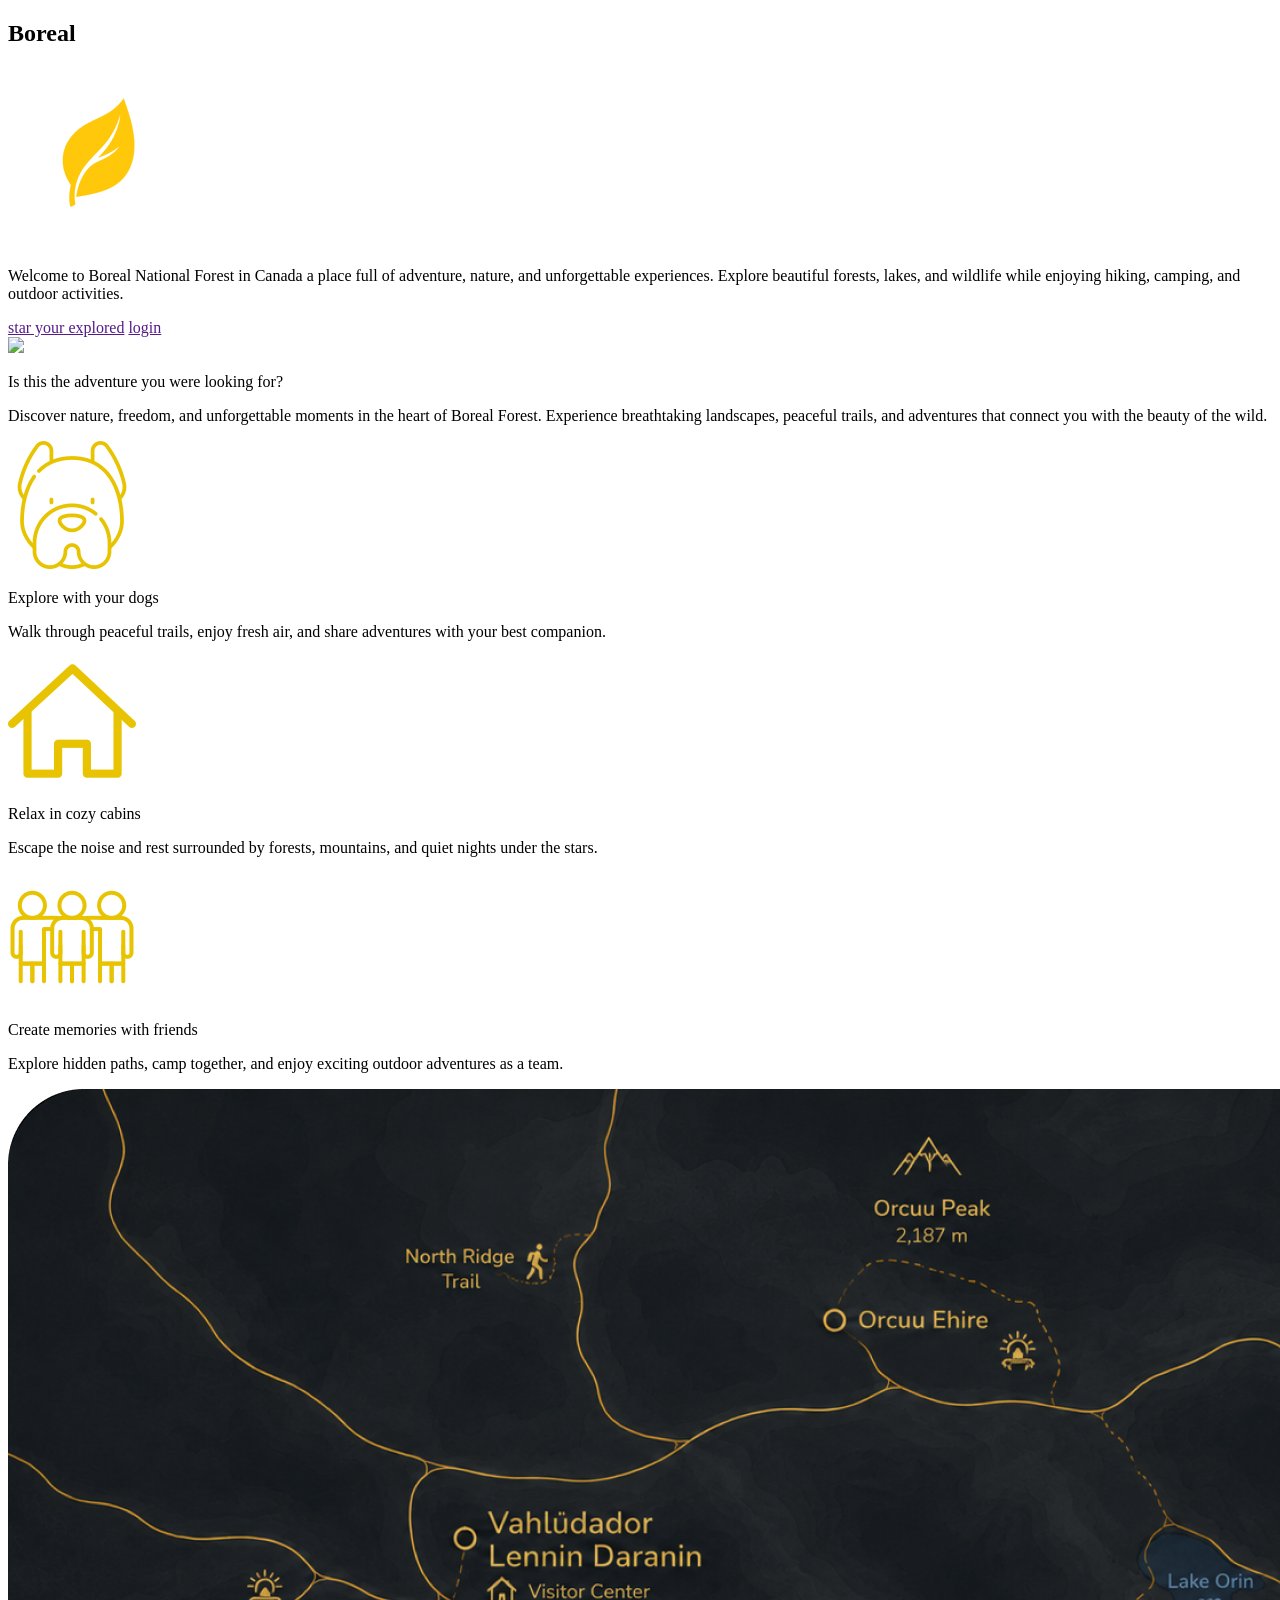
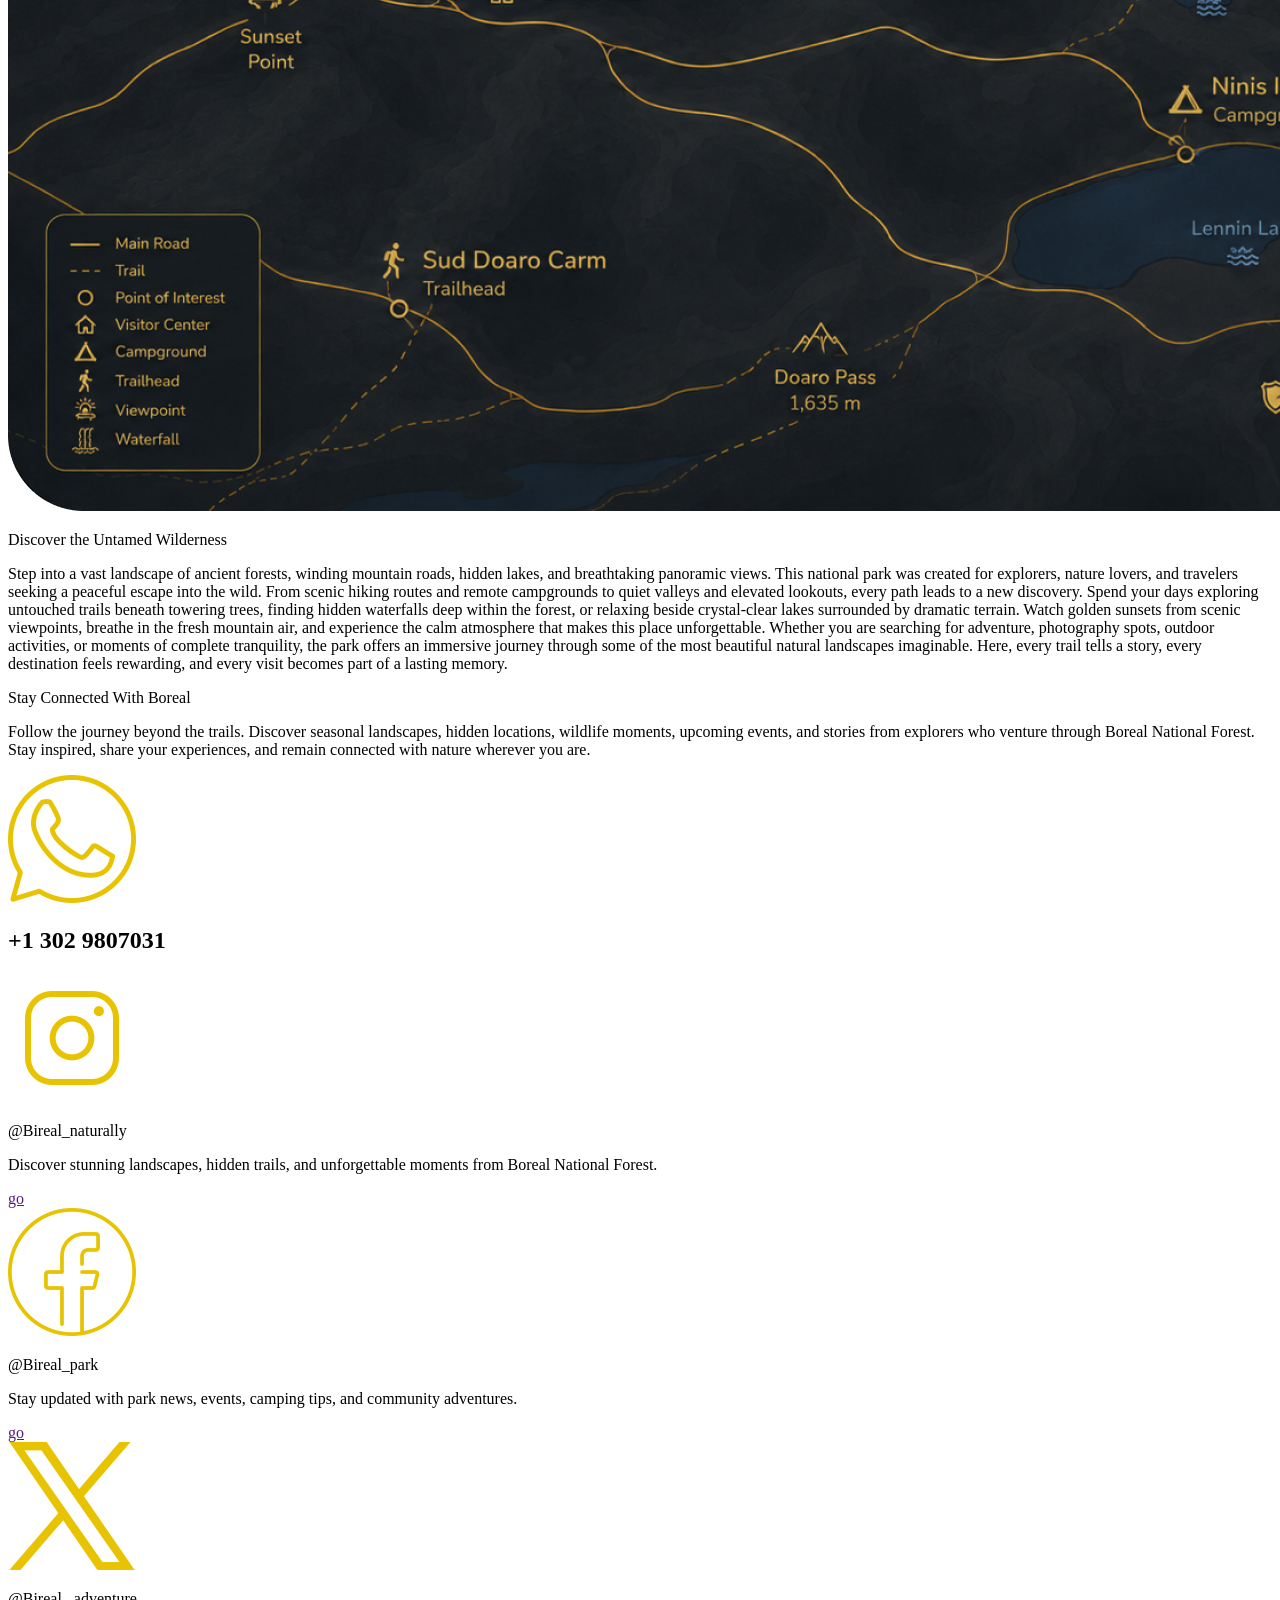
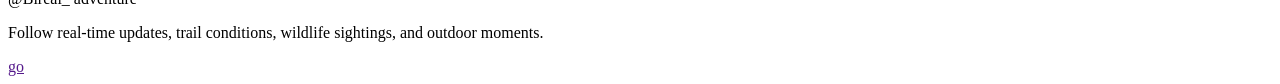
==== frontend/index.html @ 27421a11 "nacional park" ====
<!DOCTYPE html>
<html lang="en">
<head>
    <meta charset="UTF-8">
    <meta name="viewport" content="width=device-width, initial-scale=1.0">
    <title>Document</title>
</head>
<body>
    <section id="welcome">
        <div id="marca">
            <h1 id="boreal">Boreal</h1>
            <img src="img/icon/hoja.png" id="logo">
        </div>

        <div id="text">
            <p class="texts">Welcome to Boreal National Forest in Canada a place full of adventure, nature, and unforgettable experiences. Explore beautiful forests, lakes, and wildlife while enjoying hiking, camping, and outdoor activities.</p>
        </div>

        <div id="bottom">
            <a href="" class="bottom">star your explored</a>
            <a href="" class="bottom">login</a>
        </div>

        <img src="img/fondos/bosque.png" id="portada">
    </section>


    <section id="cards">
        <div id="question">
            <p class="title">Is this the adventure you were looking for?</p>
            <p class="text">Discover nature, freedom, and unforgettable moments in the heart of Boreal Forest. Experience breathtaking landscapes, peaceful trails, and adventures that connect you with the beauty of the wild.</p>
        </div>

        <div id="pets">
            <img src="img/icon/dog.png" id="dog_logo">
            <p class="title">Explore with your dogs</p>
            <p class="text">Walk through peaceful trails, enjoy fresh air, and share adventures with your best companion.</p>
        </div>

        <div id="relax">
            <img src="img/icon/hogar.png" id="home_logo">
            <p class="title">Relax in cozy cabins</p>
            <p class="text">Escape the noise and rest surrounded by forests, mountains, and quiet nights under the stars.</p>
        </div>

        <div id="friends">
            <img src="img/icon/union.png" id="friend_logo">
            <p class="title">Create memories with friends</p>
            <p class="text">Explore hidden paths, camp together, and enjoy exciting outdoor adventures as a team.</p>
        </div>
    </section>


    <section id="place">
        <img src="img/fondos/mapa.png" id="mapa">
        <p class="title">Discover the Untamed Wilderness</p>
        <p class="text">Step into a vast landscape of ancient forests, winding mountain roads, hidden lakes, and breathtaking panoramic views. This national park was created for explorers, nature lovers, and travelers seeking a peaceful escape into the wild. From scenic hiking routes and remote campgrounds to quiet valleys and elevated lookouts, every path leads to a new discovery.

        Spend your days exploring untouched trails beneath towering trees, finding hidden waterfalls deep within the forest, or relaxing beside crystal-clear lakes surrounded by dramatic terrain. Watch golden sunsets from scenic viewpoints, breathe in the fresh mountain air, and experience the calm atmosphere that makes this place unforgettable.

        Whether you are searching for adventure, photography spots, outdoor activities, or moments of complete tranquility, the park offers an immersive journey through some of the most beautiful natural landscapes imaginable. Here, every trail tells a story, every destination feels rewarding, and every visit becomes part of a lasting memory.</p>
    </section>

    <section id="footer">
        <div id="recommendations">
            <p class="title">Stay Connected With Boreal</p>
            <p class="text">Follow the journey beyond the trails. Discover seasonal landscapes, hidden locations, wildlife moments, upcoming events, and stories from explorers who venture through Boreal National Forest. Stay inspired, share your experiences, and remain connected with nature wherever you are.</p>

            <img src="img/icon/whatsapp.png" id="whatsapp">
            <h2 id="title">+1 302 9807031</h2>
        </div>

        <div id="instagram">
            <img src="img/icon/camara.png" id="instagram">
            <p class="title">@Bireal_naturally</p>
            <p class="text">Discover stunning landscapes, hidden trails, and unforgettable moments from Boreal National Forest.</p>
            <a href="" class="bottom">go</a>
        </div>

        <div id="facebook">
            <img src="img/icon/logo-de-facebook.png" id="facebook">
            <p class="title">@Bireal_park</p>
            <p class="text">Stay updated with park news, events, camping tips, and community adventures.</p>
            <a href="" class="bottom">go</a>
        </div>

        <div id="x">
            <img src="img/icon/gorjeo.png" id="x">
            <p class="title">@Bireal_ adventure</p>
            <p class="text">Follow real-time updates, trail conditions, wildlife sightings, and outdoor moments.</p>
            <a href="" class="bottom">go</a>
        </div>
        
    </section>

    


</body>
</html>
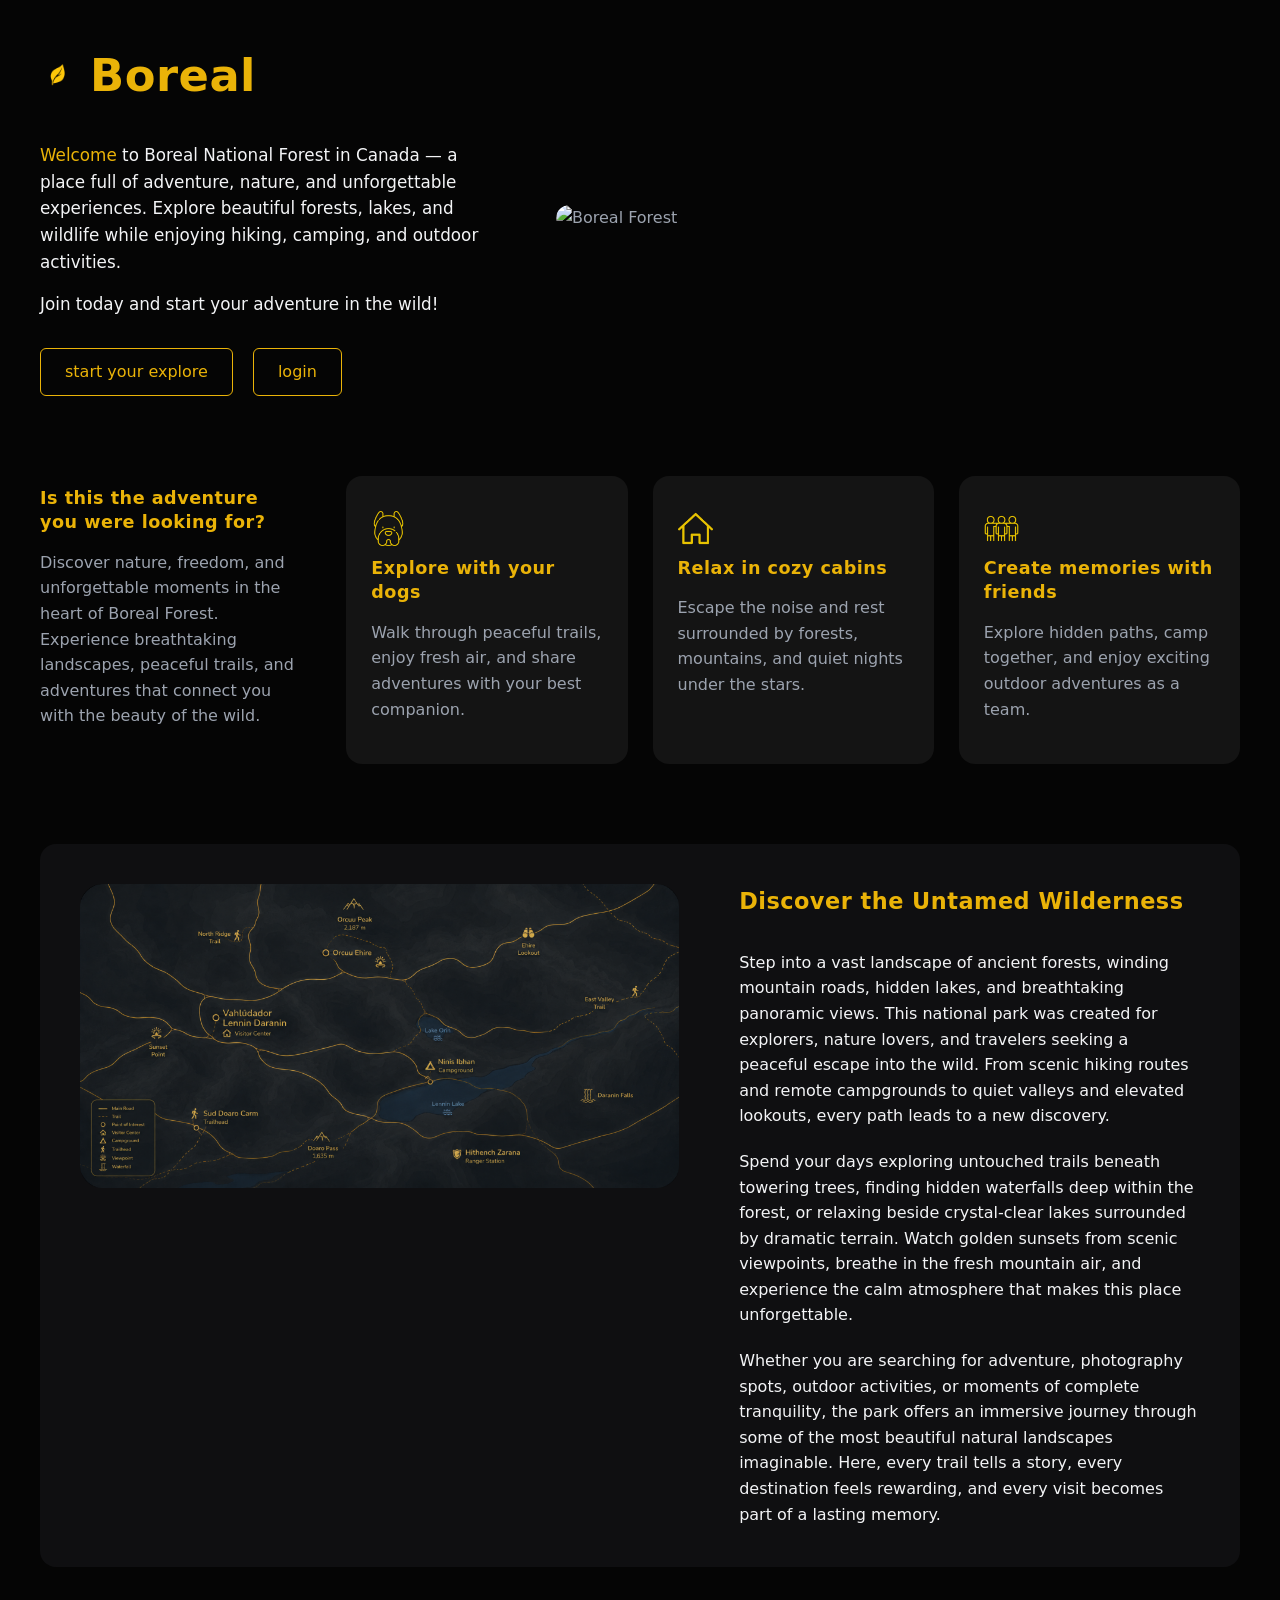
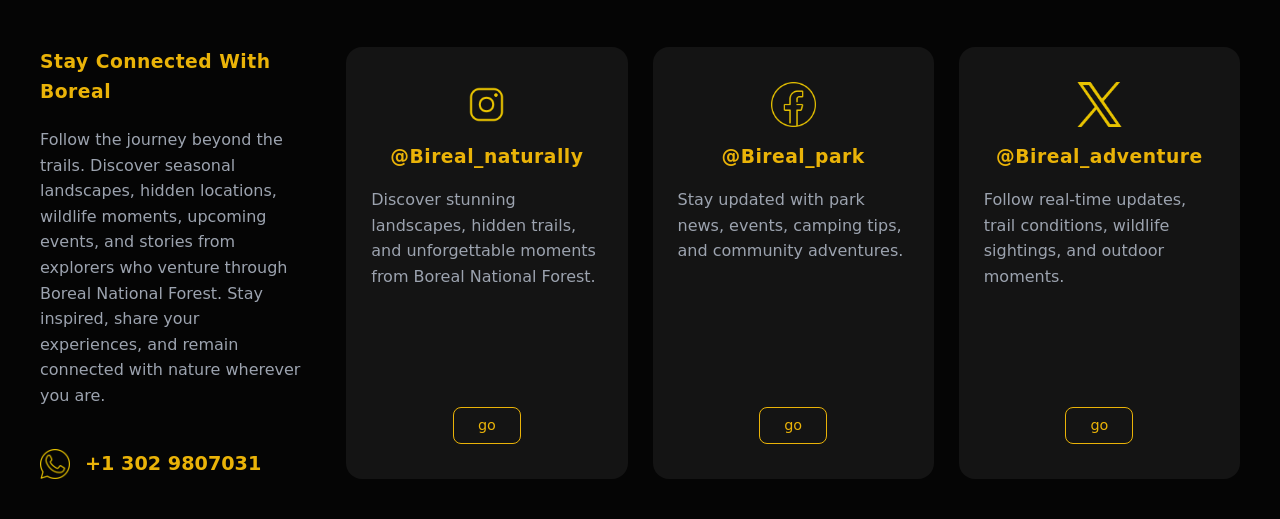
==== commit c1205c60: "interfaz resposiva y los simientos de la interfaz" ====
--- a/frontend/index.html
+++ b/frontend/index.html
@@ -3,98 +3,110 @@
 <head>
     <meta charset="UTF-8">
     <meta name="viewport" content="width=device-width, initial-scale=1.0">
-    <title>Document</title>
+    <title>Boreal National Park</title>
+    <link rel="stylesheet" href="css/style.css">
 </head>
 <body>
-    <section id="welcome">
-        <div id="marca">
-            <h1 id="boreal">Boreal</h1>
-            <img src="img/icon/hoja.png" id="logo">
-        </div>
+    <main class="container">
+        <section id="hero">
+            <div class="hero-content">
+                <div class="brand">
+                    <img src="img/icon/hoja.png" alt="Boreal Logo" class="brand-icon">
+                    <h1 class="brand-name">Boreal</h1>
+                </div>
+                
+                <div class="hero-text">
+                    <p><span class="highlight">Welcome</span> to Boreal National Forest in Canada — a place full of adventure, nature, and unforgettable experiences. Explore beautiful forests, lakes, and wildlife while enjoying hiking, camping, and outdoor activities.</p>
+                    <p>Join today and start your adventure in the wild!</p>
+                </div>
 
-        <div id="text">
-            <p class="texts">Welcome to Boreal National Forest in Canada a place full of adventure, nature, and unforgettable experiences. Explore beautiful forests, lakes, and wildlife while enjoying hiking, camping, and outdoor activities.</p>
-        </div>
+                <div class="hero-actions">
+                    <a href="#" class="btn btn-outline">start your explore</a>
+                    <a href="#" class="btn btn-outline">login</a>
+                </div>
+            </div>
 
-        <div id="bottom">
-            <a href="" class="bottom">star your explored</a>
-            <a href="" class="bottom">login</a>
-        </div>
+            <div class="hero-image-wrapper">
+                <img src="img/fondos/bosque.png" alt="Boreal Forest" class="hero-img">
+            </div>
+        </section>
 
-        <img src="img/fondos/bosque.png" id="portada">
-    </section>
+        <section id="cards" class="grid-4">
+            <div class="card card-transparent">
+                <h3 class="card-title highlight">Is this the adventure you were looking for?</h3>
+                <p class="card-text">Discover nature, freedom, and unforgettable moments in the heart of Boreal Forest. Experience breathtaking landscapes, peaceful trails, and adventures that connect you with the beauty of the wild.</p>
+            </div>
 
+            <div class="card">
+                <div class="card-header">
+                    <img src="img/icon/dog.png" alt="Dog icon" class="card-icon">
+                    <h3 class="card-title highlight">Explore with your dogs</h3>
+                </div>
+                <p class="card-text">Walk through peaceful trails, enjoy fresh air, and share adventures with your best companion.</p>
+            </div>
 
-    <section id="cards">
-        <div id="question">
-            <p class="title">Is this the adventure you were looking for?</p>
-            <p class="text">Discover nature, freedom, and unforgettable moments in the heart of Boreal Forest. Experience breathtaking landscapes, peaceful trails, and adventures that connect you with the beauty of the wild.</p>
-        </div>
+            <div class="card">
+                <div class="card-header">
+                    <img src="img/icon/hogar.png" alt="Cabin icon" class="card-icon">
+                    <h3 class="card-title highlight">Relax in cozy cabins</h3>
+                </div>
+                <p class="card-text">Escape the noise and rest surrounded by forests, mountains, and quiet nights under the stars.</p>
+            </div>
 
-        <div id="pets">
-            <img src="img/icon/dog.png" id="dog_logo">
-            <p class="title">Explore with your dogs</p>
-            <p class="text">Walk through peaceful trails, enjoy fresh air, and share adventures with your best companion.</p>
-        </div>
+            <div class="card">
+                <div class="card-header">
+                    <img src="img/icon/union.png" alt="Friends icon" class="card-icon">
+                    <h3 class="card-title highlight">Create memories with friends</h3>
+                </div>
+                <p class="card-text">Explore hidden paths, camp together, and enjoy exciting outdoor adventures as a team.</p>
+            </div>
+        </section>
 
-        <div id="relax">
-            <img src="img/icon/hogar.png" id="home_logo">
-            <p class="title">Relax in cozy cabins</p>
-            <p class="text">Escape the noise and rest surrounded by forests, mountains, and quiet nights under the stars.</p>
-        </div>
+        <section id="place">
+            <div class="map-wrapper">
+                <img src="img/fondos/mapa.png" alt="Boreal Map" class="map-img">
+            </div>
+            
+            <div class="place-text">
+                <h2 class="section-title highlight">Discover the Untamed Wilderness</h2>
+                <p>Step into a vast landscape of ancient forests, winding mountain roads, hidden lakes, and breathtaking panoramic views. This national park was created for explorers, nature lovers, and travelers seeking a peaceful escape into the wild. From scenic hiking routes and remote campgrounds to quiet valleys and elevated lookouts, every path leads to a new discovery.</p>
+                <p>Spend your days exploring untouched trails beneath towering trees, finding hidden waterfalls deep within the forest, or relaxing beside crystal-clear lakes surrounded by dramatic terrain. Watch golden sunsets from scenic viewpoints, breathe in the fresh mountain air, and experience the calm atmosphere that makes this place unforgettable.</p>
+                <p>Whether you are searching for adventure, photography spots, outdoor activities, or moments of complete tranquility, the park offers an immersive journey through some of the most beautiful natural landscapes imaginable. Here, every trail tells a story, every destination feels rewarding, and every visit becomes part of a lasting memory.</p>
+            </div>
+        </section>
 
-        <div id="friends">
-            <img src="img/icon/union.png" id="friend_logo">
-            <p class="title">Create memories with friends</p>
-            <p class="text">Explore hidden paths, camp together, and enjoy exciting outdoor adventures as a team.</p>
-        </div>
-    </section>
+        <footer id="footer" class="grid-4 footer-grid">
+            <div class="footer-main">
+                <h3 class="footer-title highlight">Stay Connected With Boreal</h3>
+                <p class="footer-text">Follow the journey beyond the trails. Discover seasonal landscapes, hidden locations, wildlife moments, upcoming events, and stories from explorers who venture through Boreal National Forest. Stay inspired, share your experiences, and remain connected with nature wherever you are.</p>
+                
+                <div class="contact">
+                    <img src="img/icon/whatsapp.png" alt="WhatsApp" class="contact-icon">
+                    <span class="contact-number highlight">+1 302 9807031</span>
+                </div>
+            </div>
 
+            <div class="card card-social">
+                <img src="img/icon/camara.png" alt="Instagram" class="social-icon">
+                <h3 class="social-handle highlight">@Bireal_naturally</h3>
+                <p class="card-text text-center">Discover stunning landscapes, hidden trails, and unforgettable moments from Boreal National Forest.</p>
+                <a href="#" class="btn btn-outline btn-small center-btn">go</a>
+            </div>
 
-    <section id="place">
-        <img src="img/fondos/mapa.png" id="mapa">
-        <p class="title">Discover the Untamed Wilderness</p>
-        <p class="text">Step into a vast landscape of ancient forests, winding mountain roads, hidden lakes, and breathtaking panoramic views. This national park was created for explorers, nature lovers, and travelers seeking a peaceful escape into the wild. From scenic hiking routes and remote campgrounds to quiet valleys and elevated lookouts, every path leads to a new discovery.
+            <div class="card card-social">
+                <img src="img/icon/logo-de-facebook.png" alt="Facebook" class="social-icon">
+                <h3 class="social-handle highlight">@Bireal_park</h3>
+                <p class="card-text text-center">Stay updated with park news, events, camping tips, and community adventures.</p>
+                <a href="#" class="btn btn-outline btn-small center-btn">go</a>
+            </div>
 
-        Spend your days exploring untouched trails beneath towering trees, finding hidden waterfalls deep within the forest, or relaxing beside crystal-clear lakes surrounded by dramatic terrain. Watch golden sunsets from scenic viewpoints, breathe in the fresh mountain air, and experience the calm atmosphere that makes this place unforgettable.
-
-        Whether you are searching for adventure, photography spots, outdoor activities, or moments of complete tranquility, the park offers an immersive journey through some of the most beautiful natural landscapes imaginable. Here, every trail tells a story, every destination feels rewarding, and every visit becomes part of a lasting memory.</p>
-    </section>
-
-    <section id="footer">
-        <div id="recommendations">
-            <p class="title">Stay Connected With Boreal</p>
-            <p class="text">Follow the journey beyond the trails. Discover seasonal landscapes, hidden locations, wildlife moments, upcoming events, and stories from explorers who venture through Boreal National Forest. Stay inspired, share your experiences, and remain connected with nature wherever you are.</p>
-
-            <img src="img/icon/whatsapp.png" id="whatsapp">
-            <h2 id="title">+1 302 9807031</h2>
-        </div>
-
-        <div id="instagram">
-            <img src="img/icon/camara.png" id="instagram">
-            <p class="title">@Bireal_naturally</p>
-            <p class="text">Discover stunning landscapes, hidden trails, and unforgettable moments from Boreal National Forest.</p>
-            <a href="" class="bottom">go</a>
-        </div>
-
-        <div id="facebook">
-            <img src="img/icon/logo-de-facebook.png" id="facebook">
-            <p class="title">@Bireal_park</p>
-            <p class="text">Stay updated with park news, events, camping tips, and community adventures.</p>
-            <a href="" class="bottom">go</a>
-        </div>
-
-        <div id="x">
-            <img src="img/icon/gorjeo.png" id="x">
-            <p class="title">@Bireal_ adventure</p>
-            <p class="text">Follow real-time updates, trail conditions, wildlife sightings, and outdoor moments.</p>
-            <a href="" class="bottom">go</a>
-        </div>
-        
-    </section>
-
-    
-
-
+            <div class="card card-social">
+                <img src="img/icon/gorjeo.png" alt="X" class="social-icon">
+                <h3 class="social-handle highlight">@Bireal_adventure</h3>
+                <p class="card-text text-center">Follow real-time updates, trail conditions, wildlife sightings, and outdoor moments.</p>
+                <a href="#" class="btn btn-outline btn-small center-btn">go</a>
+            </div>
+        </footer>
+    </main>
 </body>
 </html>
--- a/frontend/css/style.css
+++ b/frontend/css/style.css
@@ -0,0 +1,300 @@
+/* --- VARIABLES Y CONFIGURACIÓN BASE --- */
+:root {
+    --bg-main: #050505;        /* Fondo base casi negro */
+    --bg-section: #0f0f11;     /* Fondo sutil para la sección del mapa */
+    --bg-card: #141414;        /* Fondo oscuro para las tarjetas */
+    --accent-gold: #eab308;    /* Amarillo/Dorado principal */
+    --text-muted: #9ca3af;     /* Texto gris claro */
+    --text-light: #f3f4f6;     /* Texto blanco/crema */
+    --font-main: 'Inter', 'Segoe UI', system-ui, sans-serif;
+}
+
+* {
+    margin: 0;
+    padding: 0;
+    box-sizing: border-box;
+}
+
+body {
+    background-color: var(--bg-main);
+    color: var(--text-muted);
+    font-family: var(--font-main);
+    line-height: 1.6;
+    padding: 40px;
+}
+
+.container {
+    max-width: 1400px;
+    margin: 0 auto;
+    display: flex;
+    flex-direction: column;
+    gap: 80px;
+}
+
+.highlight {
+    color: var(--accent-gold);
+}
+
+h1, h2, h3 {
+    font-weight: 600;
+    letter-spacing: 0.5px;
+}
+
+/* --- BOTONES --- */
+.btn {
+    display: inline-block;
+    text-decoration: none;
+    color: var(--accent-gold);
+    border: 1px solid var(--accent-gold);
+    padding: 10px 24px;
+    border-radius: 6px;
+    font-size: 1rem;
+    transition: all 0.3s ease;
+    text-align: center;
+}
+
+.btn:hover {
+    background-color: rgba(234, 179, 8, 0.1);
+}
+
+.btn-small {
+    padding: 6px 24px;
+    font-size: 0.9rem;
+    border-radius: 8px;
+}
+
+/* --- SECCIÓN HERO --- */
+#hero {
+    display: flex;
+    align-items: center;
+    gap: 60px;
+    justify-content: space-between;
+}
+
+.hero-content {
+    flex: 1;
+    max-width: 500px;
+    display: flex;
+    flex-direction: column;
+    gap: 30px;
+}
+
+.brand {
+    display: flex;
+    align-items: center;
+    gap: 15px;
+}
+
+.brand-icon {
+    width: 35px;
+}
+
+.brand-name {
+    font-size: 2.8rem;
+    color: var(--accent-gold);
+}
+
+.hero-text {
+    color: var(--text-light);
+    font-size: 1.05rem;
+    display: flex;
+    flex-direction: column;
+    gap: 15px;
+}
+
+.hero-actions {
+    display: flex;
+    gap: 20px;
+}
+
+.hero-image-wrapper {
+    flex: 1.5;
+    border-radius: 16px;
+    overflow: hidden;
+}
+
+.hero-img {
+    width: 100%;
+    height: auto;
+    display: block;
+    border-radius: 16px;
+    object-fit: cover;
+}
+
+/* --- SISTEMA GRID (TARJETAS) --- */
+.grid-4 {
+    display: grid;
+    grid-template-columns: repeat(4, 1fr);
+    gap: 25px;
+}
+
+.card {
+    background-color: var(--bg-card);
+    padding: 35px 25px;
+    border-radius: 16px;
+    display: flex;
+    flex-direction: column;
+    gap: 15px;
+}
+
+.card-transparent {
+    background-color: transparent;
+    padding-left: 0;
+    padding-top: 10px;
+}
+
+.card-header {
+    display: flex;
+    flex-direction: column;
+    align-items: flex-start;
+    gap: 10px;
+}
+
+.card-icon {
+    width: 35px;
+    height: 35px;
+    object-fit: contain;
+}
+
+.card-title {
+    font-size: 1.1rem;
+    line-height: 1.4;
+}
+
+/* --- SECCIÓN LUGAR / MAPA --- */
+#place {
+    display: flex;
+    gap: 60px;
+    background-color: var(--bg-section);
+    padding: 40px;
+    border-radius: 16px;
+    align-items: flex-start;
+}
+
+.map-wrapper {
+    flex: 1.3;
+}
+
+.map-img {
+    width: 100%;
+    border-radius: 12px;
+    display: block;
+}
+
+.place-text {
+    flex: 1;
+    display: flex;
+    flex-direction: column;
+    gap: 20px;
+    color: var(--text-light);
+}
+
+.section-title {
+    font-size: 1.4rem;
+    margin-bottom: 10px;
+}
+
+/* --- FOOTER --- */
+.footer-main {
+    display: flex;
+    flex-direction: column;
+    gap: 20px;
+    padding-right: 20px;
+}
+
+.contact {
+    display: flex;
+    align-items: center;
+    gap: 15px;
+    margin-top: 20px;
+}
+
+.contact-icon {
+    width: 30px;
+}
+
+.contact-number {
+    font-size: 1.2rem;
+    font-weight: bold;
+}
+
+.card-social {
+    align-items: center;
+    gap: 15px;
+}
+
+.social-icon {
+    width: 45px;
+    height: 45px;
+}
+
+.center-btn {
+    margin-top: auto;
+}
+
+/* =========================================
+   DISEÑO RESPONSIVO (Media Queries)
+   ========================================= */
+
+/* --- TABLETS (Hasta 1024px) --- */
+@media (max-width: 1024px) {
+    .container {
+        padding: 20px;
+        gap: 60px;
+    }
+
+    #hero, #place {
+        flex-direction: column;
+        text-align: center;
+    }
+
+    .hero-content {
+        max-width: 100%;
+        align-items: center;
+    }
+
+    .brand, .hero-actions {
+        justify-content: center;
+    }
+
+    .grid-4 {
+        grid-template-columns: repeat(2, 1fr);
+    }
+
+    .map-wrapper, .place-text {
+        width: 100%;
+    }
+}
+
+/* --- MÓVILES (Hasta 768px) --- */
+@media (max-width: 768px) {
+    body {
+        padding: 15px;
+    }
+
+    .brand-name {
+        font-size: 2.2rem;
+    }
+
+    .hero-actions {
+        flex-direction: column;
+        width: 100%;
+    }
+
+    .btn {
+        width: 100%;
+    }
+
+    .grid-4 {
+        grid-template-columns: 1fr;
+    }
+
+    .card-transparent, .card-header, .footer-main {
+        text-align: center;
+        align-items: center;
+    }
+
+    .contact {
+        justify-content: center;
+    }
+}
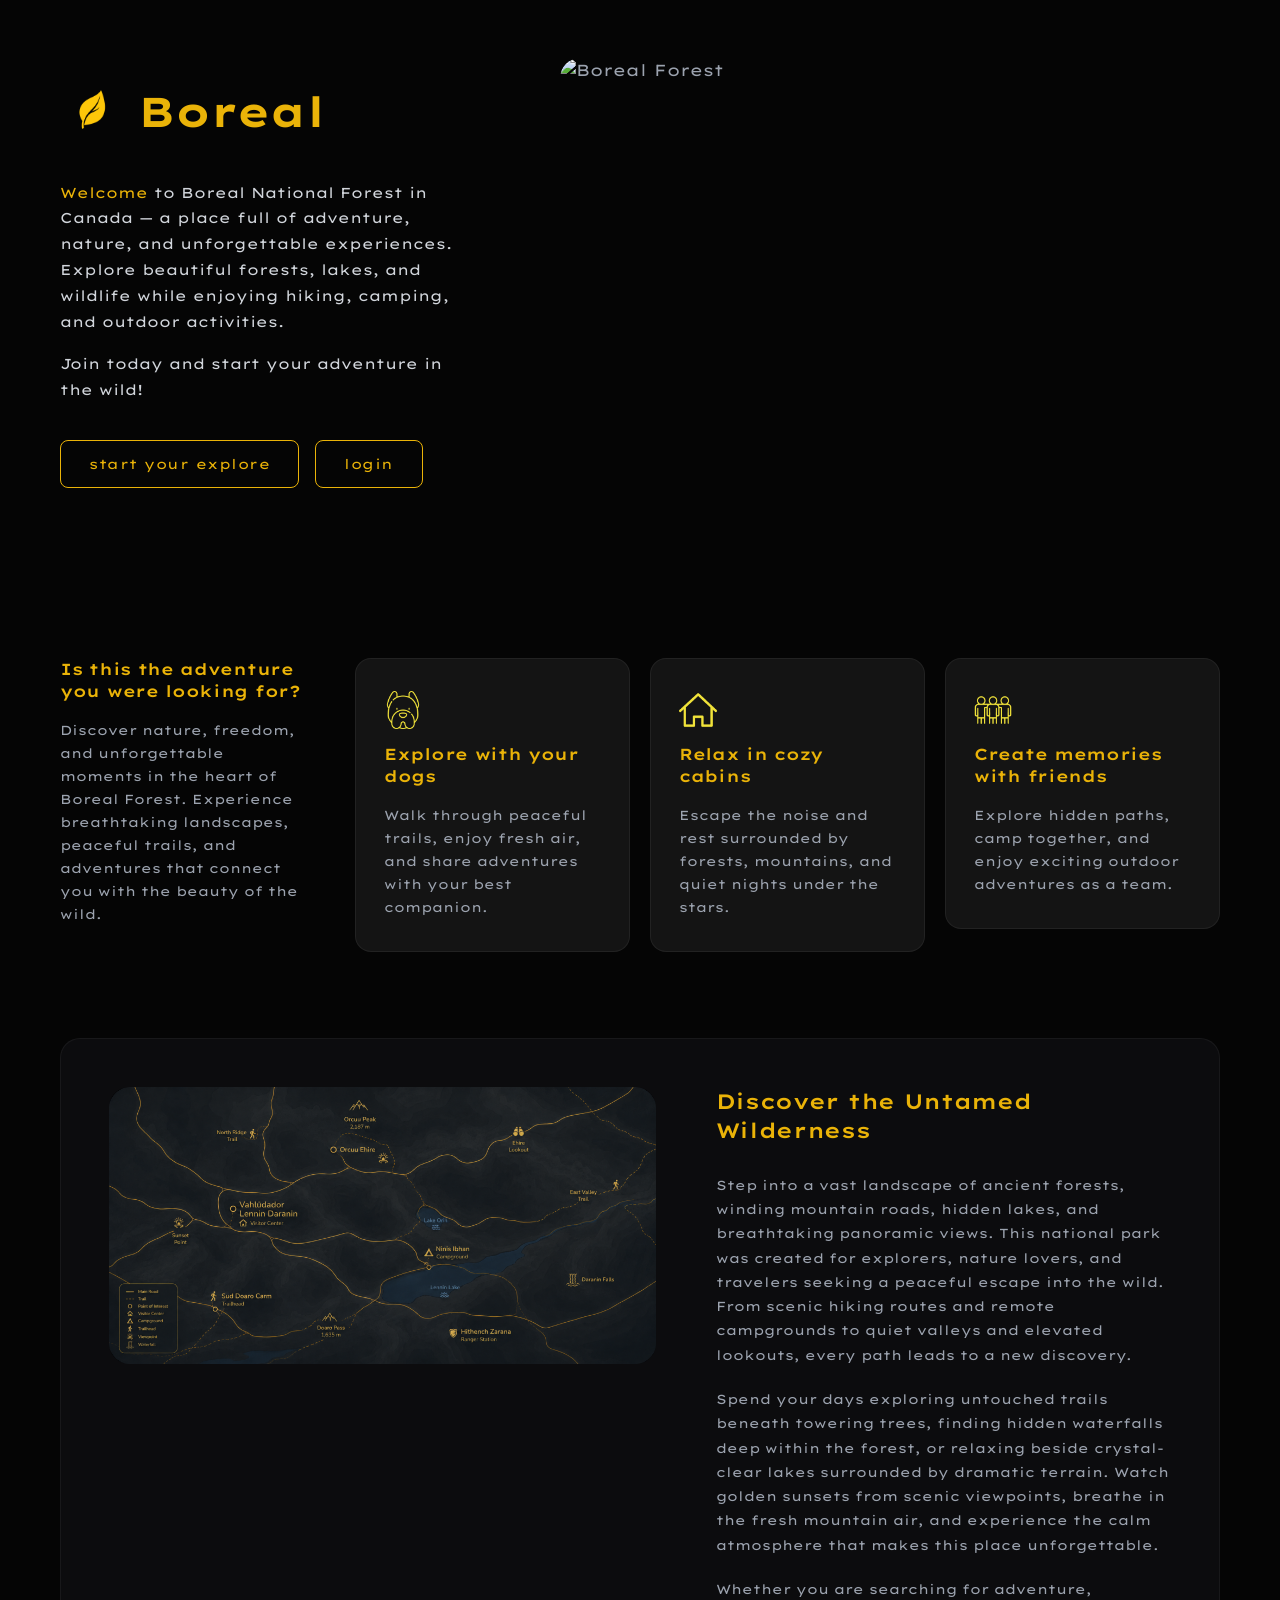
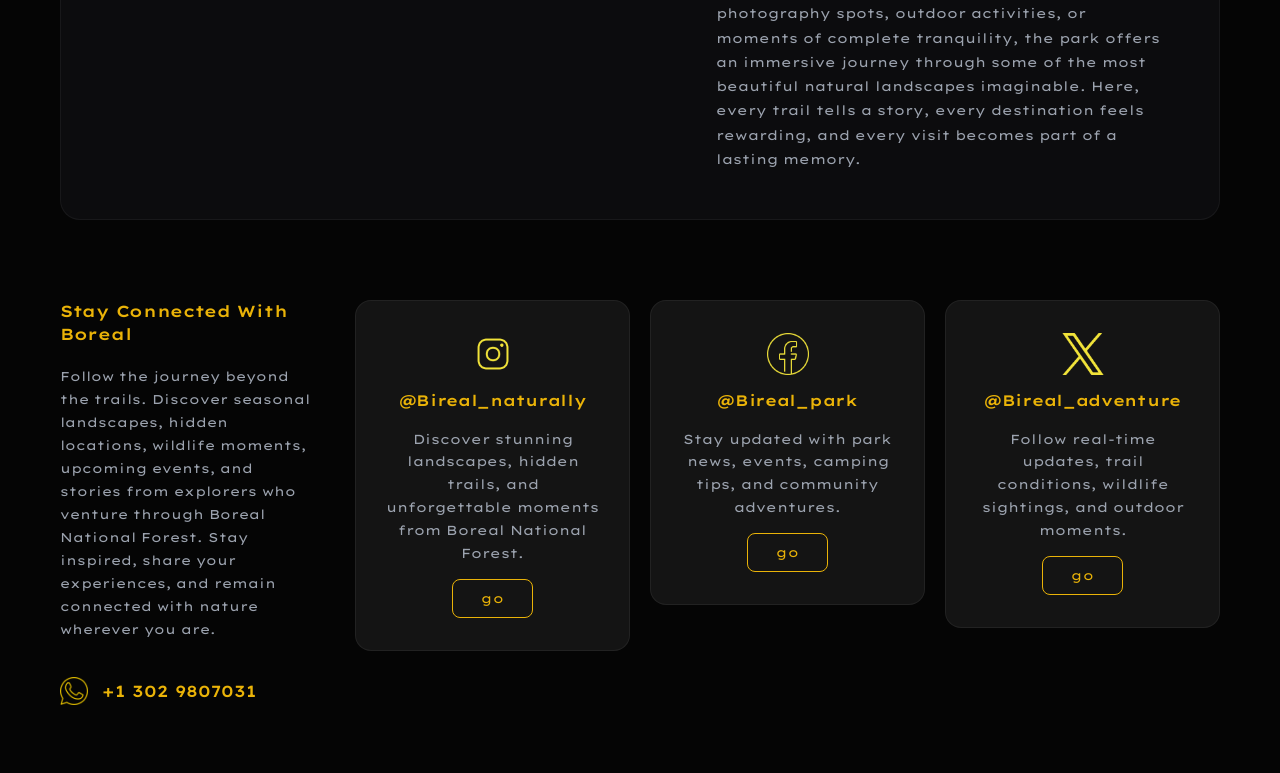
==== commit 3415e86d: "register creado" ====
--- a/frontend/index.html
+++ b/frontend/index.html
@@ -12,7 +12,7 @@
             <div class="hero-content">
                 <div class="brand">
                     <img src="img/icon/hoja.png" alt="Boreal Logo" class="brand-icon">
-                    <h1 class="brand-name">Boreal</h1>
+                    <h3 class="brand-name">Boreal</h3>
                 </div>
                 
                 <div class="hero-text">
@@ -21,8 +21,8 @@
                 </div>
 
                 <div class="hero-actions">
-                    <a href="#" class="btn btn-outline">start your explore</a>
-                    <a href="#" class="btn btn-outline">login</a>
+                    <a href="html/register.html" class="btn btn-outline">start your explore</a>
+                    <a href="html/login.html" class="btn btn-outline">login</a>
                 </div>
             </div>
 
--- a/frontend/css/style.css
+++ b/frontend/css/style.css
@@ -1,12 +1,14 @@
+/* --- GOOGLE FONTS --- */
+@import url('https://fonts.googleapis.com/css2?family=Lexend+Mega:wght@300;400;500;600;700&display=swap');
+
 /* --- VARIABLES Y CONFIGURACIÓN BASE --- */
 :root {
-    --bg-main: #050505;        /* Fondo base casi negro */
-    --bg-section: #0f0f11;     /* Fondo sutil para la sección del mapa */
-    --bg-card: #141414;        /* Fondo oscuro para las tarjetas */
-    --accent-gold: #eab308;    /* Amarillo/Dorado principal */
-    --text-muted: #9ca3af;     /* Texto gris claro */
-    --text-light: #f3f4f6;     /* Texto blanco/crema */
-    --font-main: 'Inter', 'Segoe UI', system-ui, sans-serif;
+    --bg-main: #050505;
+    --bg-card: #141414;
+    --accent-gold: #eab308;
+    --text-muted: #9ca3af;
+    --text-light: #d1d5db;
+    --font-main: 'Lexend Mega', 'Segoe UI', system-ui, sans-serif;
 }
 
 * {
@@ -20,7 +22,7 @@
     color: var(--text-muted);
     font-family: var(--font-main);
     line-height: 1.6;
-    padding: 40px;
+    padding: 48px 60px;
 }
 
 .container {
@@ -37,7 +39,7 @@
 
 h1, h2, h3 {
     font-weight: 600;
-    letter-spacing: 0.5px;
+    letter-spacing: -0.3px;
 }
 
 /* --- BOTONES --- */
@@ -46,11 +48,14 @@
     text-decoration: none;
     color: var(--accent-gold);
     border: 1px solid var(--accent-gold);
-    padding: 10px 24px;
-    border-radius: 6px;
-    font-size: 1rem;
+    padding: 12px 28px;
+    border-radius: 8px;
+    font-size: 0.85rem;
+    font-family: var(--font-main);
+    letter-spacing: 0.5px;
     transition: all 0.3s ease;
     text-align: center;
+    white-space: nowrap;
 }
 
 .btn:hover {
@@ -58,126 +63,145 @@
 }
 
 .btn-small {
-    padding: 6px 24px;
-    font-size: 0.9rem;
+    padding: 8px 28px;
+    font-size: 0.8rem;
     border-radius: 8px;
 }
 
 /* --- SECCIÓN HERO --- */
 #hero {
     display: flex;
+    align-items: flex-start;
+    gap: 80px;
+    justify-content: space-between;
+    padding-top: 10px;
+}
+
+.hero-content {
+    flex: 0 0 420px;
+    display: flex;
+    flex-direction: column;
+    gap: 36px;
+    padding-top: 20px;
+}
+
+.brand {
+    display: flex;
     align-items: center;
-    gap: 60px;
-    justify-content: space-between;
-}
-
-.hero-content {
-    flex: 1;
-    max-width: 500px;
-    display: flex;
-    flex-direction: column;
-    gap: 30px;
-}
-
-.brand {
-    display: flex;
-    align-items: center;
-    gap: 15px;
+    gap: 14px;
 }
 
 .brand-icon {
-    width: 35px;
+    width: 64px;
 }
 
 .brand-name {
-    font-size: 2.8rem;
+    font-size: 2.6rem;
+    font-weight: 700;
     color: var(--accent-gold);
+    letter-spacing: -1px;
 }
 
 .hero-text {
     color: var(--text-light);
-    font-size: 1.05rem;
-    display: flex;
-    flex-direction: column;
-    gap: 15px;
+    font-size: 0.9rem;
+    line-height: 1.8;
+    display: flex;
+    flex-direction: column;
+    gap: 16px;
 }
 
 .hero-actions {
     display: flex;
-    gap: 20px;
+    gap: 16px;
+    flex-wrap: wrap;
 }
 
 .hero-image-wrapper {
-    flex: 1.5;
-    border-radius: 16px;
+    flex: 1;
+    border-radius: 20px;
     overflow: hidden;
+    max-height: 520px;
 }
 
 .hero-img {
     width: 100%;
-    height: auto;
+    height: 520px;
     display: block;
-    border-radius: 16px;
+    border-radius: 20px;
     object-fit: cover;
+    object-position: center top;
 }
 
 /* --- SISTEMA GRID (TARJETAS) --- */
 .grid-4 {
     display: grid;
-    grid-template-columns: repeat(4, 1fr);
-    gap: 25px;
+    grid-template-columns: 1fr repeat(3, 1fr);
+    gap: 20px;
+    align-items: start;
 }
 
 .card {
     background-color: var(--bg-card);
-    padding: 35px 25px;
+    padding: 32px 28px;
     border-radius: 16px;
     display: flex;
     flex-direction: column;
-    gap: 15px;
+    gap: 16px;
+    border: 1px solid rgba(255, 255, 255, 0.06);
 }
 
 .card-transparent {
     background-color: transparent;
+    border: none;
     padding-left: 0;
-    padding-top: 10px;
+    padding-top: 0;
 }
 
 .card-header {
     display: flex;
     flex-direction: column;
     align-items: flex-start;
-    gap: 10px;
+    gap: 14px;
 }
 
 .card-icon {
-    width: 35px;
-    height: 35px;
+    width: 38px;
+    height: 38px;
     object-fit: contain;
+    filter: brightness(0) saturate(100%) invert(80%) sepia(60%) saturate(500%) hue-rotate(5deg);
 }
 
 .card-title {
-    font-size: 1.1rem;
+    font-size: 1rem;
     line-height: 1.4;
+    font-weight: 600;
+}
+
+.card-text {
+    font-size: 0.82rem;
+    line-height: 1.75;
+    color: var(--text-muted);
 }
 
 /* --- SECCIÓN LUGAR / MAPA --- */
 #place {
     display: flex;
     gap: 60px;
-    background-color: var(--bg-section);
-    padding: 40px;
-    border-radius: 16px;
+    background-color: #0c0c0e;
+    border: 1px solid rgba(255, 255, 255, 0.05);
+    padding: 48px;
+    border-radius: 20px;
     align-items: flex-start;
 }
 
 .map-wrapper {
-    flex: 1.3;
+    flex: 1.2;
 }
 
 .map-img {
     width: 100%;
-    border-radius: 12px;
+    border-radius: 14px;
     display: block;
 }
 
@@ -190,11 +214,22 @@
 }
 
 .section-title {
-    font-size: 1.4rem;
-    margin-bottom: 10px;
+    font-size: 1.3rem;
+    margin-bottom: 8px;
+    line-height: 1.4;
+}
+
+.place-text p {
+    font-size: 0.82rem;
+    line-height: 1.85;
+    color: var(--text-muted);
 }
 
 /* --- FOOTER --- */
+#footer {
+    padding-bottom: 20px;
+}
+
 .footer-main {
     display: flex;
     flex-direction: column;
@@ -202,30 +237,51 @@
     padding-right: 20px;
 }
 
+.footer-title {
+    font-size: 1rem;
+    line-height: 1.4;
+}
+
+.footer-text {
+    font-size: 0.8rem;
+    line-height: 1.8;
+    color: var(--text-muted);
+}
+
 .contact {
     display: flex;
     align-items: center;
-    gap: 15px;
-    margin-top: 20px;
+    gap: 14px;
+    margin-top: 16px;
 }
 
 .contact-icon {
-    width: 30px;
+    width: 28px;
 }
 
 .contact-number {
-    font-size: 1.2rem;
-    font-weight: bold;
+    font-size: 1rem;
+    font-weight: 600;
 }
 
 .card-social {
     align-items: center;
-    gap: 15px;
+    text-align: center;
+    gap: 14px;
 }
 
 .social-icon {
-    width: 45px;
-    height: 45px;
+    width: 42px;
+    height: 42px;
+    filter: brightness(0) saturate(100%) invert(80%) sepia(60%) saturate(500%) hue-rotate(5deg);
+}
+
+.text-center {
+    text-align: center;
+}
+
+.social-handle {
+    font-size: 0.95rem;
 }
 
 .center-btn {
@@ -236,44 +292,48 @@
    DISEÑO RESPONSIVO (Media Queries)
    ========================================= */
 
-/* --- TABLETS (Hasta 1024px) --- */
-@media (max-width: 1024px) {
-    .container {
-        padding: 20px;
-        gap: 60px;
-    }
-
-    #hero, #place {
+@media (max-width: 1100px) {
+    body {
+        padding: 32px;
+    }
+
+    #hero {
         flex-direction: column;
-        text-align: center;
+        gap: 40px;
     }
 
     .hero-content {
+        flex: none;
         max-width: 100%;
-        align-items: center;
-    }
-
-    .brand, .hero-actions {
-        justify-content: center;
+        padding-top: 0;
+    }
+
+    .hero-image-wrapper {
+        max-height: 380px;
+        width: 100%;
+    }
+
+    .hero-img {
+        height: 380px;
     }
 
     .grid-4 {
         grid-template-columns: repeat(2, 1fr);
     }
 
-    .map-wrapper, .place-text {
-        width: 100%;
-    }
-}
-
-/* --- MÓVILES (Hasta 768px) --- */
+    #place {
+        flex-direction: column;
+        gap: 36px;
+    }
+}
+
 @media (max-width: 768px) {
     body {
-        padding: 15px;
+        padding: 20px;
     }
 
     .brand-name {
-        font-size: 2.2rem;
+        font-size: 2rem;
     }
 
     .hero-actions {
@@ -283,13 +343,14 @@
 
     .btn {
         width: 100%;
+        text-align: center;
     }
 
     .grid-4 {
         grid-template-columns: 1fr;
     }
 
-    .card-transparent, .card-header, .footer-main {
+    .card-transparent {
         text-align: center;
         align-items: center;
     }
@@ -297,4 +358,10 @@
     .contact {
         justify-content: center;
     }
+
+    .footer-main {
+        text-align: center;
+        align-items: center;
+        padding-right: 0;
+    }
 }
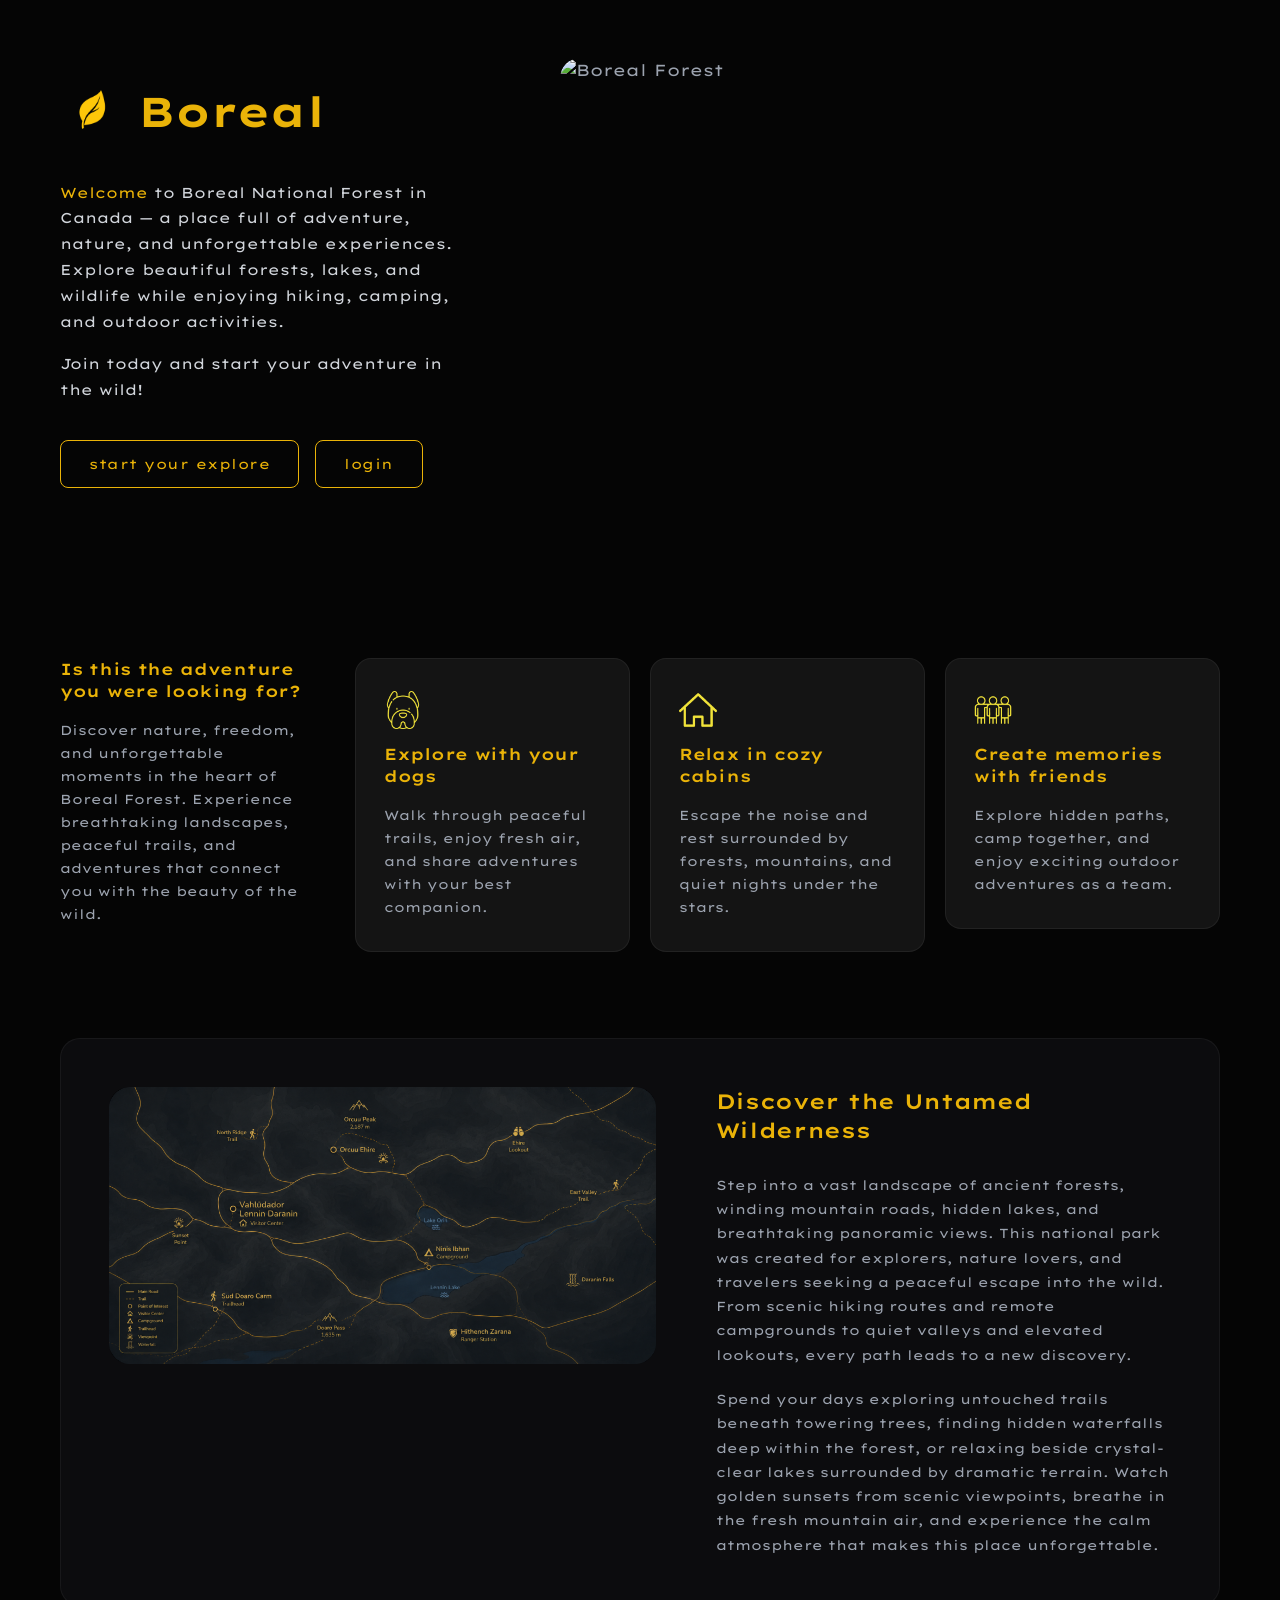
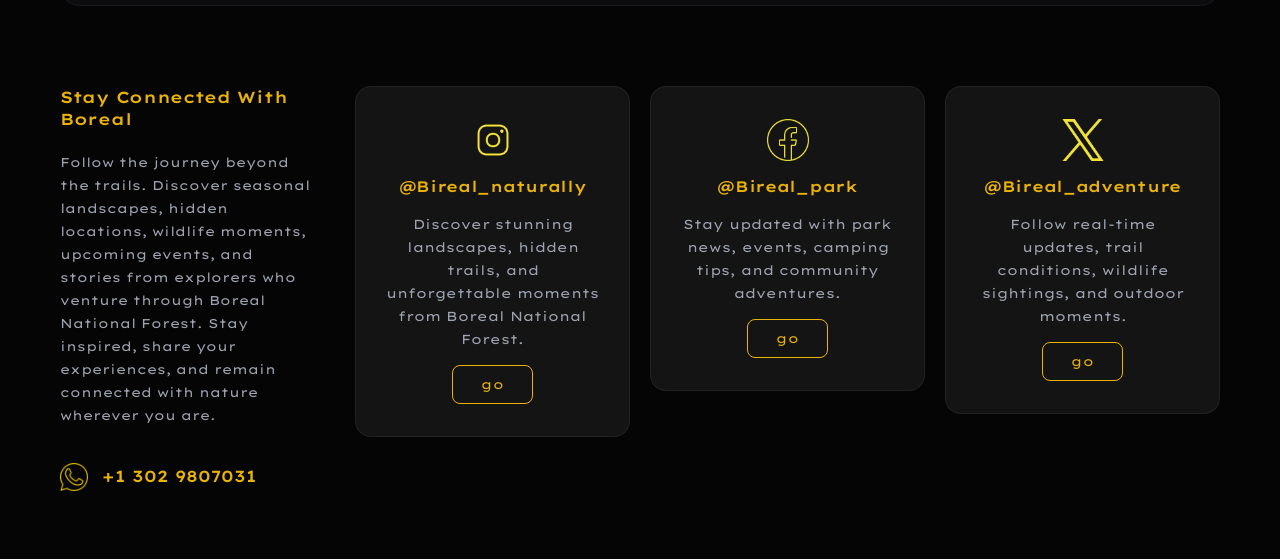
==== commit 6ec8d4ac: "login realizado" ====
--- a/frontend/index.html
+++ b/frontend/index.html
@@ -71,8 +71,6 @@
                 <h2 class="section-title highlight">Discover the Untamed Wilderness</h2>
                 <p>Step into a vast landscape of ancient forests, winding mountain roads, hidden lakes, and breathtaking panoramic views. This national park was created for explorers, nature lovers, and travelers seeking a peaceful escape into the wild. From scenic hiking routes and remote campgrounds to quiet valleys and elevated lookouts, every path leads to a new discovery.</p>
                 <p>Spend your days exploring untouched trails beneath towering trees, finding hidden waterfalls deep within the forest, or relaxing beside crystal-clear lakes surrounded by dramatic terrain. Watch golden sunsets from scenic viewpoints, breathe in the fresh mountain air, and experience the calm atmosphere that makes this place unforgettable.</p>
-                <p>Whether you are searching for adventure, photography spots, outdoor activities, or moments of complete tranquility, the park offers an immersive journey through some of the most beautiful natural landscapes imaginable. Here, every trail tells a story, every destination feels rewarding, and every visit becomes part of a lasting memory.</p>
-            </div>
         </section>
 
         <footer id="footer" class="grid-4 footer-grid">
